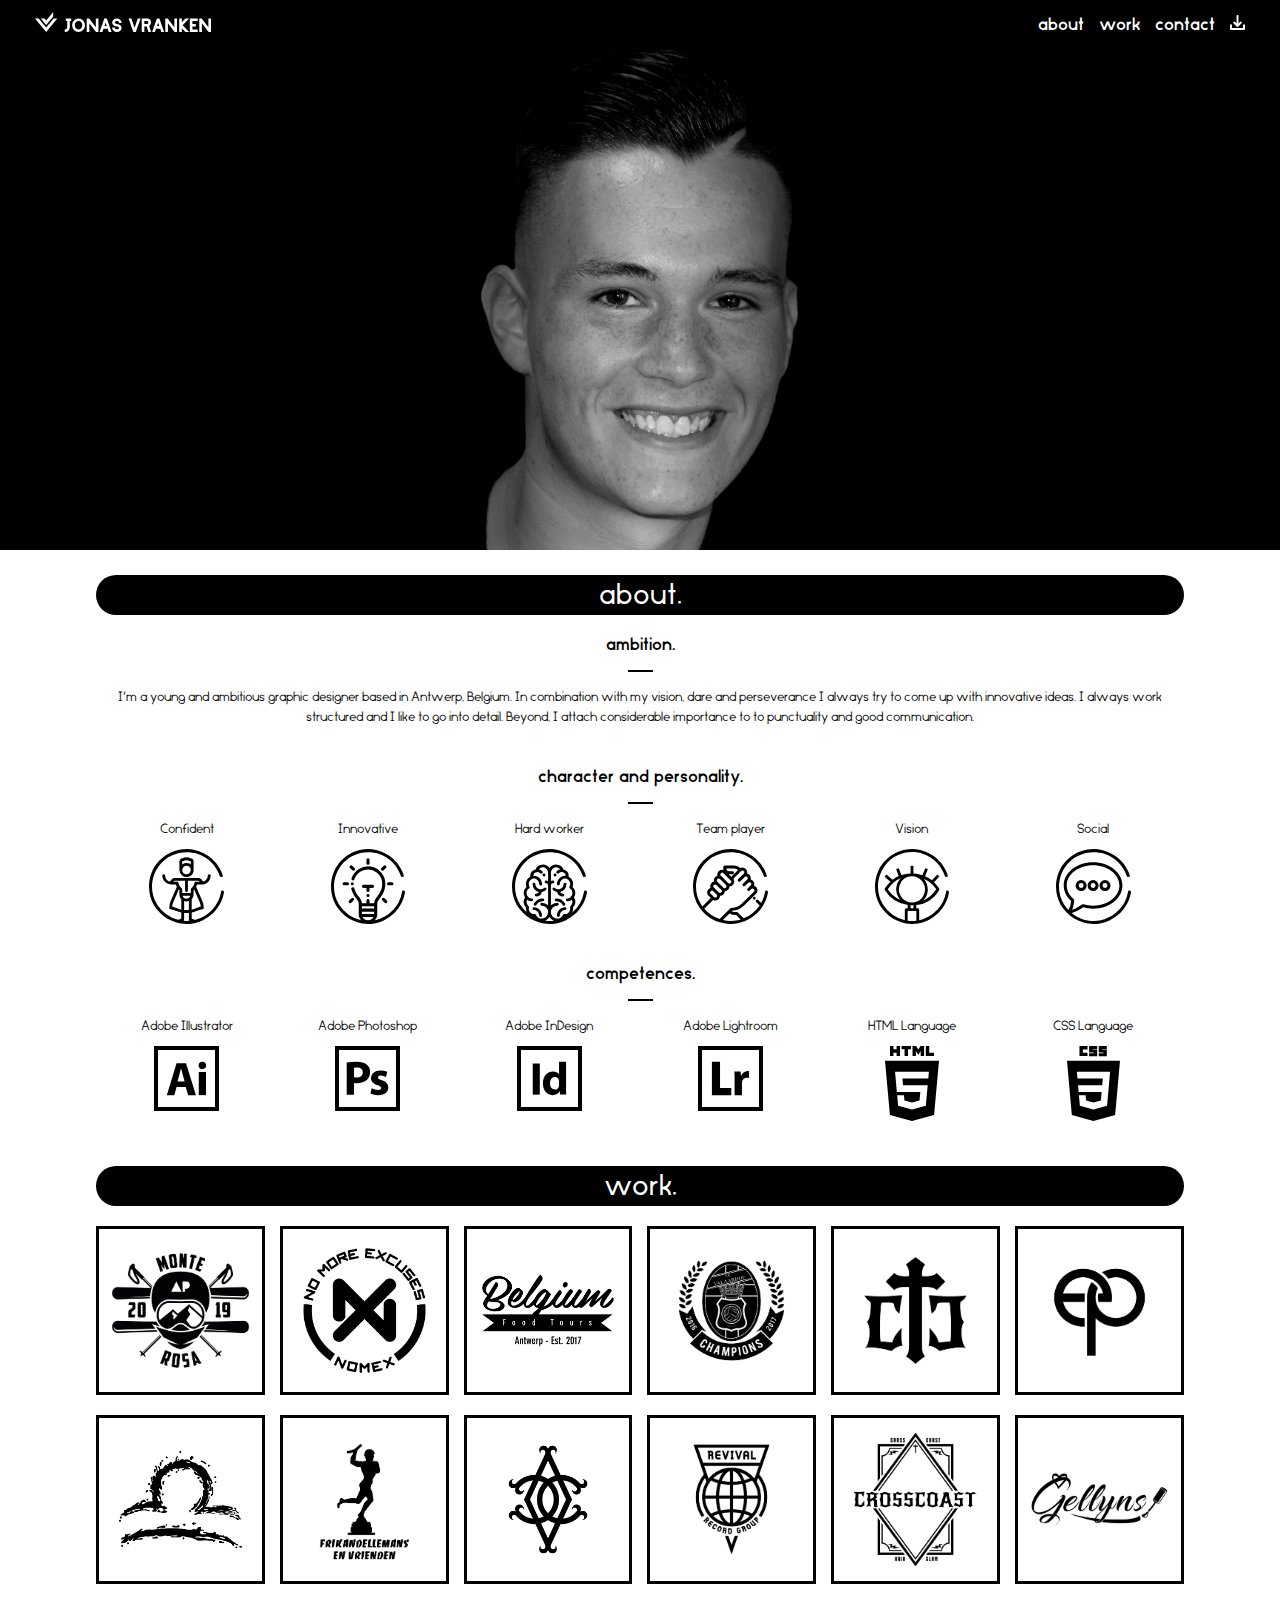
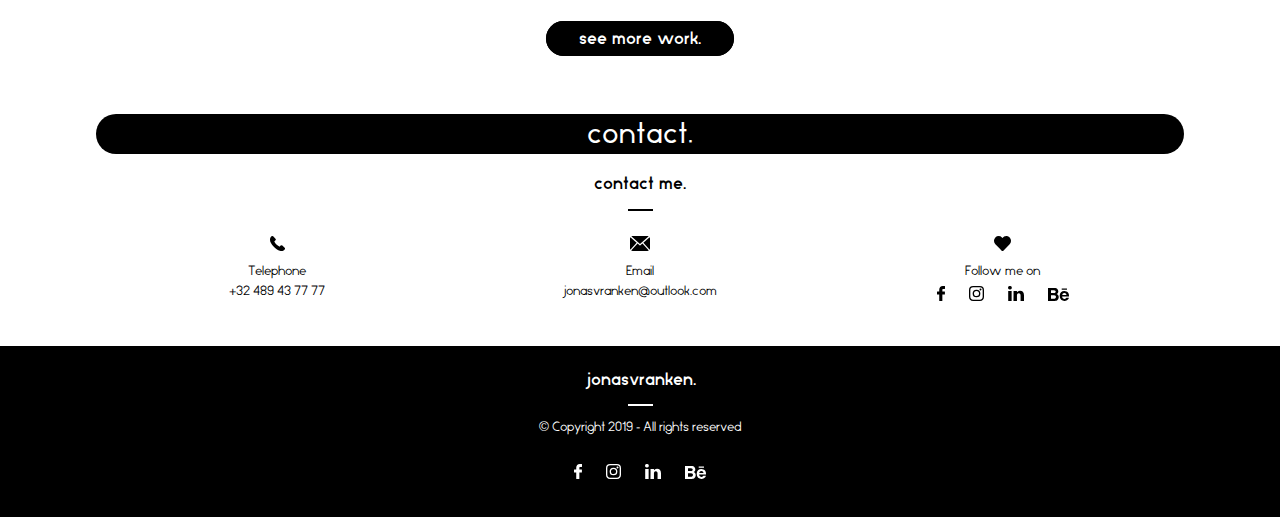
==== index.html @ a748a7fc "First upload" ====
<!doctype html>
<html>
	<head>
		<title>Jonas Vranken | Home</title>
		<link rel="icon" href="icon.ico" type="icon"/>
		<link rel="stylesheet" type="text/css" href="reset.css">
		<link rel="stylesheet" type="text/css" href="jonasvranken.css">
		<script src="jonasvranken.js" defer></script>
		<meta name="viewport" content="width=device-width, initial-scale=1">
		<meta charset="utf-8">
	</head>
	<body>
	    <header class="header">
					<div class="navigation">
							<a class="logosmall" href="index.html"><img class="grow" src="logosmall.svg" alt="logo" height="25px"></a>
							<a class="logo" href="index.html"><img class="grow2" src="logo.svg" alt="logo" height="20px"></a>
							<ul class="menu">
									<li><a class="underline" href="#about">about</a></li>
									<li><a class="underline" href="#work">work</a></li>
									<li><a class="underline" href="#contact">contact</a></li>
									<li><a href="jonasvranken_curriculumvitae.pdf" download><img class="grow" src="download.svg" alt="download"></a></li>
							</ul>
					</div>
					<div class="banner">
					</div>
	    </header>
			<main>
					<div class="about" id="about">
							<h1>about.</h1>
							<div class="ambition">
									<h2>ambition.</h2>
									<hr>
									<p>I'm a young and ambitious graphic designer based in Antwerp, Belgium. In combination with my vision, dare and perseverance I always try to come up with innovative ideas. I always work structured and I like to go into detail. Beyond, I attach considerable importance to to punctuality and good communication.</p>
							</div>
							<div class="personality">
									<h2>character and personality.</h2>
									<hr>
									<div class="personalitykeys">
											<div class="confident">
													<p>Confident</p>
													<img src="confident.svg" alt="confident">
											</div>
											<div class="innovative">
													<p>Innovative</p>
													<img src="innovative.svg" alt="innovative">
											</div>
											<div class="hardworker">
													<p>Hard worker</p>
													<img src="hardworker.svg" alt="hardworker">
											</div>
											<div class="teamplayer">
													<p>Team player</p>
													<img src="teamplayer.svg" alt="teamplayer">
											</div>
											<div class="vision">
													<p>Vision</p>
													<img src="vision.svg" alt="vision">
											</div>
											<div class="social">
													<p>Social</p>
													<img src="social.svg" alt="social">
											</div>
									</div>
							</div>
							<div class="competences">
									<h2>competences.</h2>
									<hr>
									<div class="competenceskeys">
											<div class="illustrator">
													<p>Adobe Illustrator</p>
													<img src="illustrator.svg" alt="illustrator">
											</div>
											<div class="photoshop">
													<p>Adobe Photoshop</p>
													<img src="photoshop.svg" alt="photoshop">
											</div>
											<div class="indesign">
													<p>Adobe InDesign</p>
													<img src="indesign.svg" alt="indesign">
											</div>
											<div class="lightroom">
													<p>Adobe Lightroom</p>
													<img src="lightroom.svg" alt="lightroom">
											</div>
											<div class="html">
													<p>HTML Language</p>
													<img src="html.svg" alt="html">
											</div>
											<div class="css">
													<p>CSS Language</p>
													<img src="css.svg" alt="css">
											</div>
									</div>
							</div>
					</div>
					<div class="work" id="work">
							<h1>work.</h1>
							<div class="workall">
									<div class="workelement"><img class="grow3" src="work1.jpg" alt="work1"></div>
									<div class="workelement"><img class="grow3" src="work2.jpg" alt="work2"></div>
									<div class="workelement"><img class="grow3" src="work3.jpg" alt="work3"></div>
									<div class="workelement"><img class="grow3" src="work4.jpg" alt="work4"></div>
									<div class="workelement"><img class="grow3" src="work5.jpg" alt="work5"></div>
									<div class="workelement"><img class="grow3" src="work6.jpg" alt="work6"></div>
									<div class="workelement"><img class="grow3" src="work7.jpg" alt="work7"></div>
									<div class="workelement"><img class="grow3" src="work8.jpg" alt="work8"></div>
									<div class="workelement"><img class="grow3" src="work9.jpg" alt="work9"></div>
									<div class="workelement"><img class="grow3" src="work10.jpg" alt="work10"></div>
									<div class="workelement"><img class="grow3" src="work11.jpg" alt="work11"></div>
									<div class="workelement"><img class="grow3" src="work12.jpg" alt="work12"></div>
							</div>
							<div class="buttonlink"><a class="button" href="portfolio.html">see more work.</a></div>
					</div>
					<div class="contact" id="contact">
							<h1>contact.</h1>
							<div class="contactkeys">
									<h2>contact me.</h2>
									<hr>
									<div class="contactkeysinfo">
											<div class="telephone">
													<img src="telephone.svg" alt="telephone">
													<p>Telephone</p>
													<p>+32 489 43 77 77</p>
											</div>
											<div class="mail">
													<img src="mail.svg" alt="mail">
													<p>Email</p>
													<p>jonasvranken@outlook.com</p>
											</div>
											<div class="follow">
													<img src="follow.svg" alt="follow">
													<p>Follow me on</p>
													<div class="contacticons">
															<div class="contacticonssocial">
																		<a href="https://www.facebook.com/jonasvranken"><img class="grow" src="facebook.svg" alt="facebook"></a>
																		<a href="https://www.instagram.com/jonasvranken"><img class="grow" src="instagram.svg" alt="instagram"></a>
																		<a href="https://www.linkedin.com/in/jonasvranken"><img class="grow" src="linkedin.svg" alt="linkedin"></a>
																		<a href="https://www.behance.net/jonasvranken"><img class="behance grow" src="behance.svg" alt="behance"></a>
															</div>
													</div>
											</div>
									</div>
							</div>
					</div>
			</main>
			<footer class="footer">
					<h2>jonasvranken.</h2>
					<hr>
					<p>&copy; Copyright 2019 - All rights reserved</p>
					<div class="footericons">
										<div class="footericonssocial">
										<a href="https://www.facebook.com/jonasvranken"><img class="grow" src="facebookwhite.svg" alt="facebookwhite"></a>
										<a href="https://www.instagram.com/jonasvranken"><img class="grow" src="instagramwhite.svg" alt="instagramwhite"></a>
										<a href="https://www.linkedin.com/in/jonasvranken"><img class="grow" src="linkedinwhite.svg" alt="linkedinwhite"></a>
										<a href="https://www.behance.net/jonasvranken"><img class="behance grow" src="behancewhite.svg" alt="behancewhite"></a>
							</div>
					</div>
			</footer>
	</body>
</html>
---- jonasvranken.css ----
/* ALGEMENE STYLING*/
/* ALGEMENE STYLING*/
/* ALGEMENE STYLING*/
          @font-face {
                font-family: Jevee-Black;
                src: url('Jevee-Black.otf');
          }

          @font-face {
                font-family: Jevee-Regular;
                src: url('Jevee.otf');
          }

          @font-face {
                font-family: Jevee-Bold;
                src: url('Jevee-Bold.otf');
          }

          * {
                box-sizing: border-box;
                font-family: 'Jevee-Regular', sans-serif;
                line-height: 125%;
          }

          a {
                text-decoration: none;
                color: white;
          }

          p {
                text-align: center;
                font-size: 13.5px;
                font-family: 'Jevee-Regular', sans-serif;
          }

          h1 {
                text-align: center;
                font-family: 'Jevee-Bold', sans-serif;
                font-size: 30px;
                display: block;
                background-color: black;
                color: white;
                padding: 10px;
                border-radius: 100px;
          }

          h2 {
                text-align: center;
                font-family: 'Jevee-Black', sans-serif;
                font-size: 18px;
          }

          hr {
                width: 25px;
                color: black;
                background-color: black;
                border: 0;
                border-top: 2px solid black;
                margin: 15px auto;
          }

/* HEADER STYLING*/
/* HEADER STYLING*/
/* HEADER STYLING*/
          header {
                width: 100%;
                background-color: black;
                font-family: 'Jevee-Black', sans-serif;
                font-size: 18px;
          }

          .navigation {
                display: block;
                margin: 0 auto;
                height: 100%;
          }

          .logo {
                display: none;
          }

          .logosmall {
                display: block;
                padding: 15px 25px;
                margin: 0 auto;
          }

          .logo img, .logosmall img {
                display: block;
                margin: 0 auto;
          }

          header ul {
                display: none;
          }

          .banner {
                height: 250px;
                background-image: url(banner.jpg);
                background-size: 450px;
                background-position: bottom center;
                background-repeat: no-repeat;
          }

          .navigation {
                top: 0;
                width: 100%;
                position: fixed;
                z-index: 1;
                background-color: black;
                height: 50px;
          }


/* MAIN STYLING*/
/* MAIN STYLING*/
/* MAIN STYLING*/
          main {
                width: 85%;
                margin: 0 auto;
          }

          .about, .work, .contact {
                padding-top: 25px;
          }

          .ambition, .personality, .competences, .contactkeys, .workall {
                padding: 20px 0;
          }

          .about img {
                display: block;
                margin: 10px auto 25px auto;
                height: 75px;
          }

          .illustrator img, .photoshop img, .indesign img, .lightroom img {
                height: 65px;
          }

          .buttonlink {
                display: block;
                margin: 20px auto 40px;
                text-align: center;
          }

          .button {
                font-family: 'Jevee-Black', sans-serif;
                line-height: 100%;
                font-size: 18px;
                background-color: black;
                color: white;
                border: 3px solid black;
                padding: 5px 30px;
                display: inline;
                text-align: center;
                border-radius: 100px;
          }

          .button:hover {
                background-color: white;
                color: black;
                cursor: pointer;
          }

          .button {
                transform: perspective(1px) translateZ(0);
                overflow: hidden;
                transition-duration: 0.4s;
                transition-property: color, background-color;
          }

          .workall {
                width: 100%;
                margin: 0 auto;
                display: grid;
                grid-template-columns: 1fr;
                grid-gap: 15px;
          }

          .workelement {
                background-size: cover;
                width: 100%;
                cursor: pointer;
          }

          .workelement img {
                width: 100%;
                border: 3px solid black;
          }

/* FOOTER STYLING*/
/* FOOTER STYLING*/
/* FOOTER STYLING*/
          .footer {
                width: 100%;
                background-color: black;
                color: white;
                padding: 25px 0;
                margin: 0 auto;
          }

          .footer hr {
                color: white;
                background-color: white;
                border-top: 2px solid white;
          }

          .contactkeysinfo img {
                display: block;
                margin: 0 auto;
                height: 15px;
                margin: 10px auto;
          }

          .telephone, .mail {
                margin-bottom: 25px;
          }


          .contacticons, .footericons {
                display: inline;
                width: 100%;
                margin: auto;
                align-items: center;
                text-align: center;
          }

          .contacticons a, .footericons a {
                display: inline;
                width: 100%;
                margin: 0 auto;
                align-items: center;
                text-align: center;
          }

          .contacticons img, .footericons img {
                height: 15px;
                display: inline;
                margin: 0 auto;
                align-items: center;
                text-align: center;
                margin: 5px 10px;
          }

          .contacticons .behance, .footericons .behance {
                height: 13px;
          }

          .footericonssocial {
                margin: 25px auto 5px;
          }

/* BREAKPOINT STYLING 300px*/
/* BREAKPOINT STYLING 300px*/
/* BREAKPOINT STYLING 300px*/
          @media (min-width: 300px) {
                .logosmall {
                      display: none;
                }

                .logo {
                      display: block;
                      padding: 12px 35px 18px 35px;
                      margin: 0 auto;
                }

                .personalitykeys, .competenceskeys {
                      display: grid;
                      grid-template-columns: 1fr 1fr;
                }
          }


/* BREAKPOINT STYLING 350px*/
/* BREAKPOINT STYLING 350px*/
/* BREAKPOINT STYLING 350px*/
          @media (min-width: 350px) {
                .workall {
                      grid-template-columns: 1fr 1fr;
                }
          }

/* BREAKPOINT STYLING 450px*/
/* BREAKPOINT STYLING 450px*/
/* BREAKPOINT STYLING 450px*/
          @media (min-width: 450px) {
                .banner {
                      height: 350px;
                      background-size: 690px;
                }

                .personalitykeys, .competenceskeys {
                      display: grid;
                      grid-template-columns: 1fr 1fr 1fr;
                }
          }


/* BREAKPOINT STYLING 650px*/
/* BREAKPOINT STYLING 650px*/
/* BREAKPOINT STYLING 650px*/
          @media (min-width: 650px) {
                .banner {
                      height: 450px;
                      background-size: 900px;
                }

                .contactkeysinfo {
                      display: grid;
                      grid-template-columns: 1fr 1fr 1fr;
                }

                .workall {
                      grid-template-columns: 1fr 1fr 1fr;
                }
          }


/* BREAKPOINT STYLING 700px*/
/* BREAKPOINT STYLING 700px*/
/* BREAKPOINT STYLING 700px*/
          @media (min-width: 700px) {
                .header ul {
                      display: inline;
                      padding: 15px 35px;
                      text-align: right;

                }

                .header ul li {
                      display: inline;
                      margin-left: 10px;
                }

                .header ul li {
                      display: inline;
                      margin-left: 10px;
                }

                .header ul li img {
                      height: 15px;
                }

                .navigation {
                      display: grid;
                      grid-template-columns: 1fr 1fr;
                }

                .logo, .logo img {
                      margin: 0;
                }
          }

/* BREAKPOINT STYLING 850px*/
/* BREAKPOINT STYLING 850px*/
/* BREAKPOINT STYLING 850px*/
          @media (min-width: 850px) {
                .workall {
                      grid-template-columns: 1fr 1fr 1fr 1fr;
                }
          }

/* BREAKPOINT STYLING 1000px*/
/* BREAKPOINT STYLING 1000px*/
/* BREAKPOINT STYLING 1000px*/
          @media (min-width: 1000px) {
                .banner {
                      height: 550px;
                      background-size: 1150px;
                }

                .about img {
                      margin: 10px auto 0 auto;
                }

                .personalitykeys, .competenceskeys {
                      display: grid;
                      grid-template-columns: 1fr 1fr 1fr 1fr 1fr 1fr;
                }
          }

/* BREAKPOINT STYLING 1150px*/
/* BREAKPOINT STYLING 1150px*/
/* BREAKPOINT STYLING 1150px*/
          @media (min-width: 1150px) {
                .workall {
                      grid-template-columns: 1fr 1fr 1fr 1fr 1fr 1fr;
                }
          }

  /* BREAKPOINT STYLING 1350px*/
  /* BREAKPOINT STYLING 1350px*/
  /* BREAKPOINT STYLING 1350px*/
            @media (min-width: 1350px) {
                  .workall {
                        grid-template-columns: 1fr 1fr 1fr 1fr 1fr 1fr;
                  }
            }


/* ANIMATIE UNDERLINE STYLING*/
/* ANIMATIE UNDERLINE STYLING*/
/* ANIMATIE UNDERLINE STYLING*/
          .underline:after {
                content: '';
                display: inline-block;
                height: 2px;
                width: 0px;
                background: transparent;
                transition: width .5s ease, background-color .5s ease;
          }

          .underline:hover:after {
                width: 25px;
                background: white;
          }

/* ANIMATIE GROW STYLING*/
/* ANIMATIE GROW STYLING*/
/* ANIMATIE GROW STYLING*/
          .grow {
                transform: perspective(1px) translateZ(0);
                transition-duration: 0.4s;
                transition-property: transform;
          }

          .grow:hover {
                transform: scale(1.25);
          }

          .grow2 {
                transform: perspective(1) translateZ(0);
                transition-duration: 0.4s;
                transition-property: transform;
          }

          .grow2:hover {
                transform: scale(1.05);
          }

          .grow3 {
                transform: perspective(1) translateZ(0);
                transition-duration: 0.3s;
                transition-property: transform;
          }

          .grow3:hover {
                transform: scale(1.10);
          }

/* ANIMATIE SHAKE STYLING*/
/* ANIMATIE SHAKE STYLING*/
/* ANIMATIE SHAKE STYLING*/
          @keyframes shake {
            16.65% {
              -webkit-transform: translateX(8px);
              transform: translateX(8px);
            }
            33.3% {
              -webkit-transform: translateX(-6px);
              transform: translateX(-6px);
            }
            49.95% {
              -webkit-transform: translateX(4px);
              transform: translateX(4px);
            }
            66.6% {
              -webkit-transform: translateX(-2px);
              transform: translateX(-2px);
            }
            83.25% {
              -webkit-transform: translateX(1px);
              transform: translateX(1px);
            }
            100% {
              -webkit-transform: translateX(0);
              transform: translateX(0);
            }
          }
          .artistlogo img {
            transform: perspective(1px) translateZ(0);
          }
          .about img:hover, .about img:focus, .about img:active {
            animation-name: shake;
            animation-duration: 1s;
            animation-timing-function: ease-in-out;
            animation-iteration-count: 1;
          }
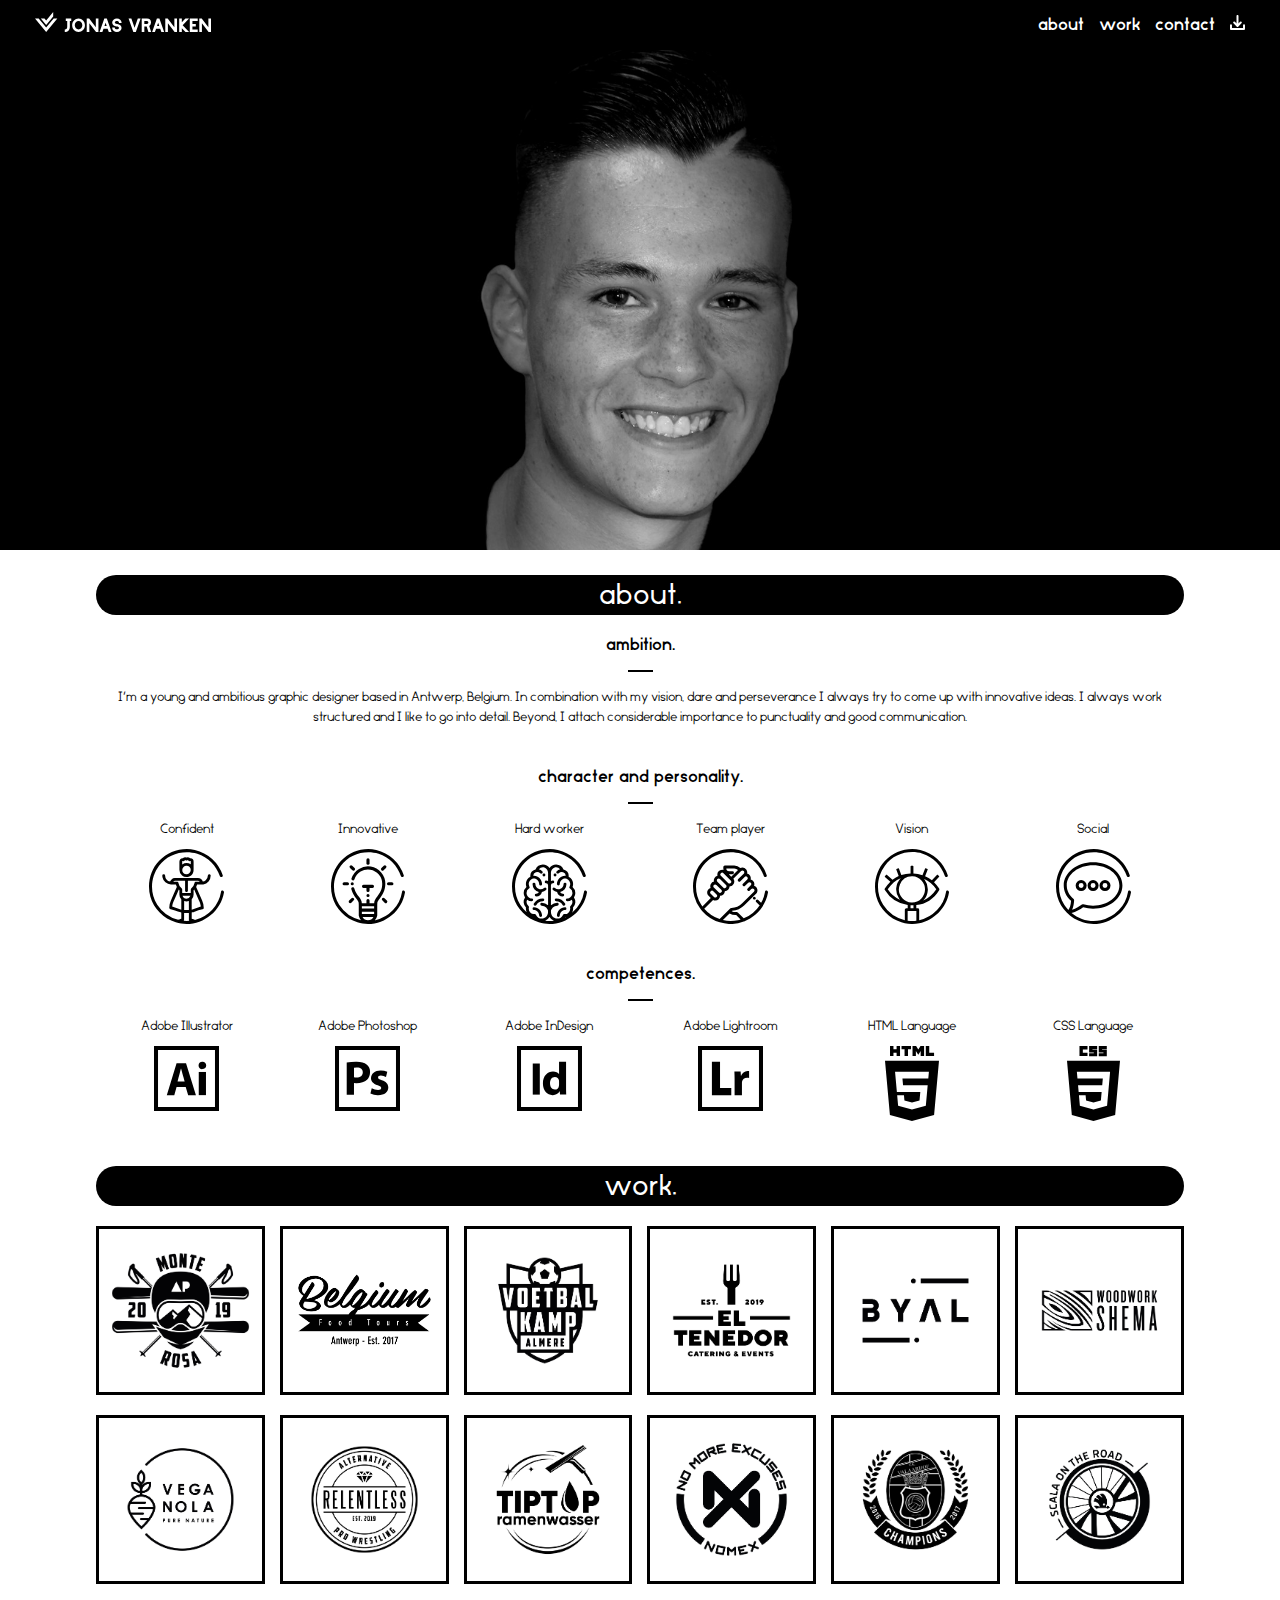
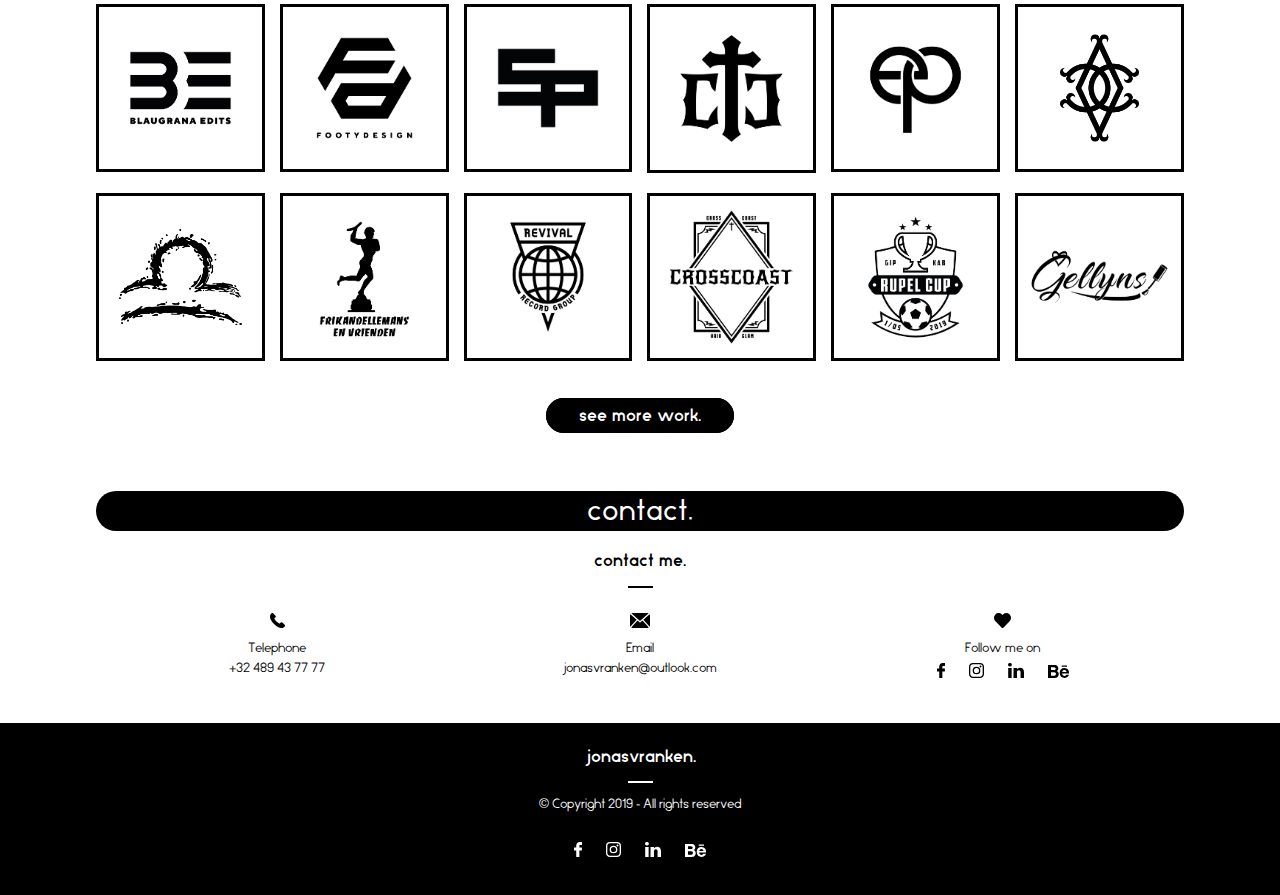
==== commit 2685ada9: "Nieuwe versie september" ====
--- a/index.html
+++ b/index.html
@@ -30,7 +30,7 @@
 							<div class="ambition">
 									<h2>ambition.</h2>
 									<hr>
-									<p>I'm a young and ambitious graphic designer based in Antwerp, Belgium. In combination with my vision, dare and perseverance I always try to come up with innovative ideas. I always work structured and I like to go into detail. Beyond, I attach considerable importance to to punctuality and good communication.</p>
+									<p>I'm a young and ambitious graphic designer based in Antwerp, Belgium. In combination with my vision, dare and perseverance I always try to come up with innovative ideas. I always work structured and I like to go into detail. Beyond, I attach considerable importance to punctuality and good communication.</p>
 							</div>
 							<div class="personality">
 									<h2>character and personality.</h2>
@@ -108,6 +108,18 @@
 									<div class="workelement"><img class="grow3" src="work10.jpg" alt="work10"></div>
 									<div class="workelement"><img class="grow3" src="work11.jpg" alt="work11"></div>
 									<div class="workelement"><img class="grow3" src="work12.jpg" alt="work12"></div>
+									<div class="workelement"><img class="grow3" src="work13.jpg" alt="work13"></div>
+									<div class="workelement"><img class="grow3" src="work14.jpg" alt="work14"></div>
+									<div class="workelement"><img class="grow3" src="work15.jpg" alt="work15"></div>
+									<div class="workelement"><img class="grow3" src="work16.jpg" alt="work16"></div>
+									<div class="workelement"><img class="grow3" src="work17.jpg" alt="work17"></div>
+									<div class="workelement"><img class="grow3" src="work18.jpg" alt="work18"></div>
+									<div class="workelement"><img class="grow3" src="work19.jpg" alt="work19"></div>
+									<div class="workelement"><img class="grow3" src="work20.jpg" alt="work20"></div>
+									<div class="workelement"><img class="grow3" src="work21.jpg" alt="work21"></div>
+									<div class="workelement"><img class="grow3" src="work22.jpg" alt="work22"></div>
+									<div class="workelement"><img class="grow3" src="work23.jpg" alt="work23"></div>
+									<div class="workelement"><img class="grow3" src="work24.jpg" alt="work24"></div>
 							</div>
 							<div class="buttonlink"><a class="button" href="portfolio.html">see more work.</a></div>
 					</div>
